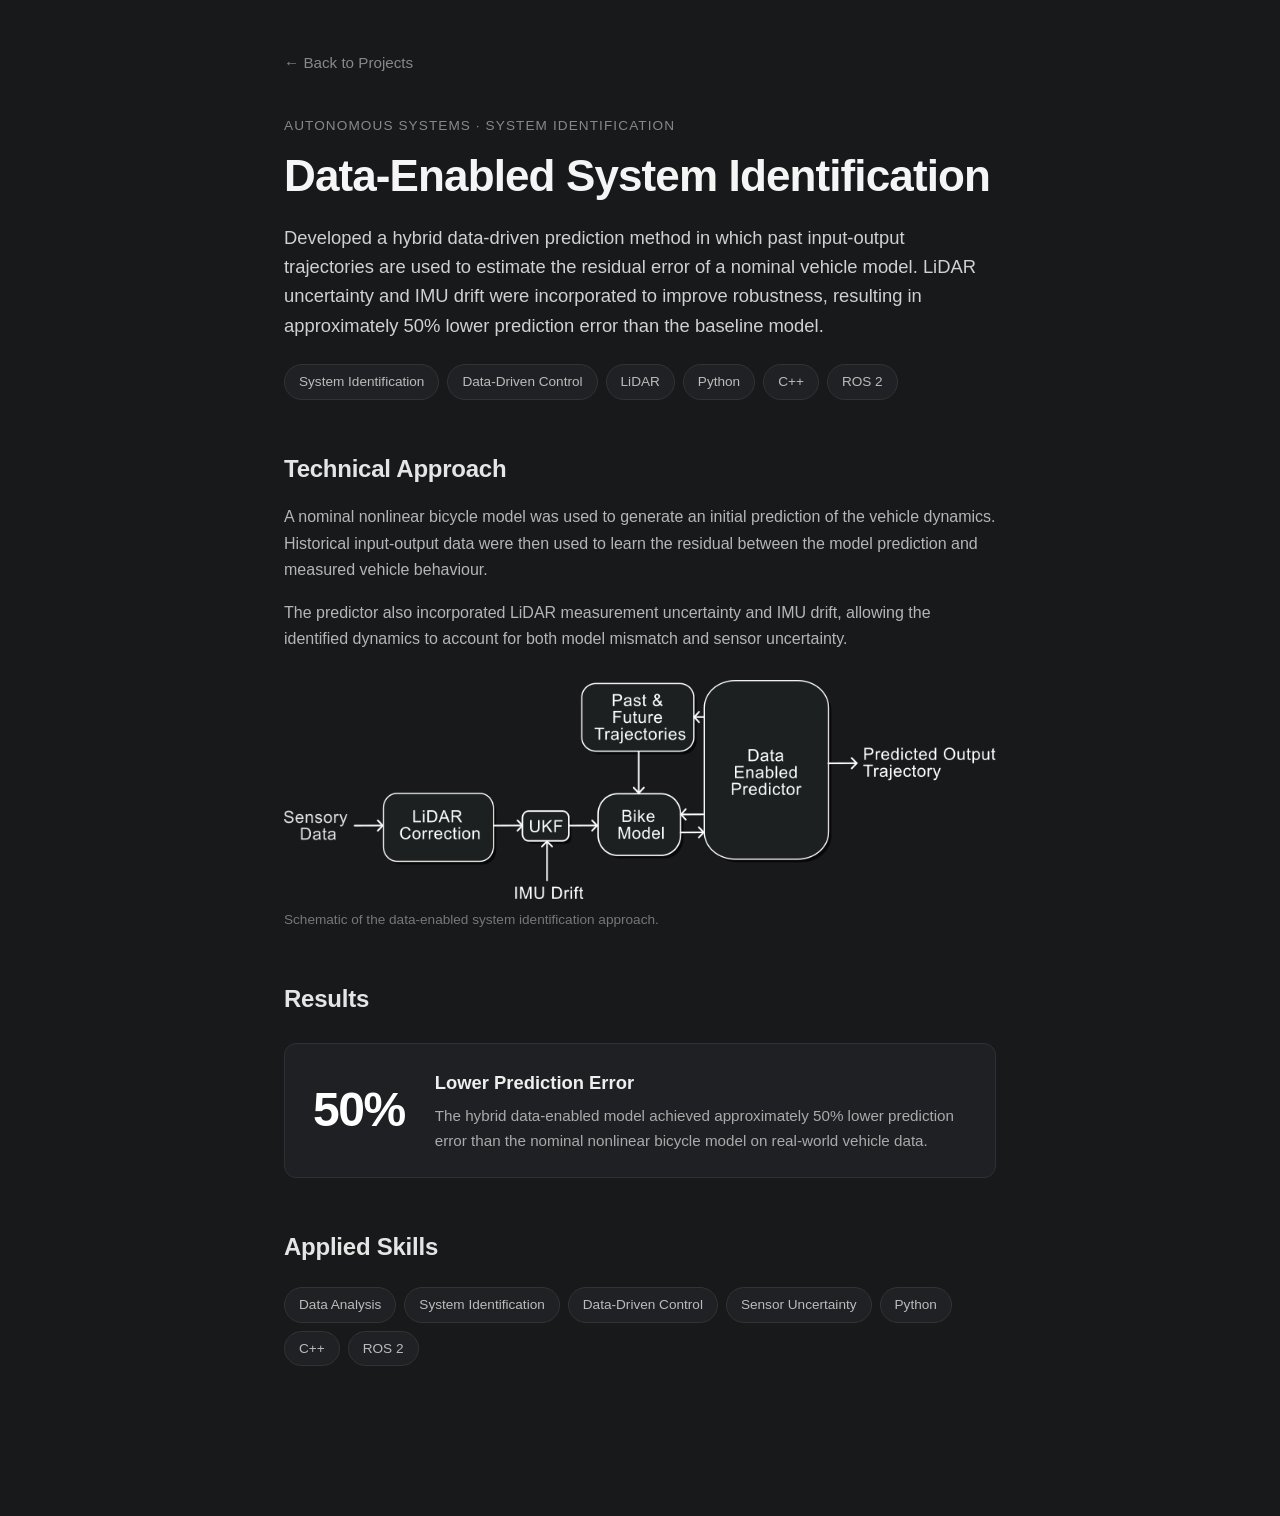
==== projects/autonomous-car/index.html @ 68947102 "Use exact assets/bitmap.png file path and clean stylesheet links" ====
<!DOCTYPE html>
<html lang="en">

<head>
    <meta charset="UTF-8">
    <meta name="viewport" content="width=device-width, initial-scale=1.0">

    <title>Data-Enabled System Identification | Demir Küçükdemiral</title>

    <link rel="stylesheet" href="../../style.css">
</head>

<body>

    <main class="project-page">

        <a class="back-link" href="../../index.html">← Back to Projects</a>

        <!-- HERO -->
        <header class="project-hero">

            <p class="project-category">
                Autonomous Systems · System Identification
            </p>

            <h1>Data-Enabled System Identification</h1>

            <p class="project-summary">
                Developed a hybrid data-driven prediction method in which past
                input-output trajectories are used to estimate the residual error
                of a nominal vehicle model. LiDAR uncertainty and IMU drift were
                incorporated to improve robustness, resulting in approximately
                50% lower prediction error than the baseline model.
            </p>

            <div class="project-tags">
                <span>System Identification</span>
                <span>Data-Driven Control</span>
                <span>LiDAR</span>
                <span>Python</span>
                <span>C++</span>
                <span>ROS 2</span>
            </div>

        </header>


        <!-- TECHNICAL APPROACH -->
        <section class="project-section">

            <h2>Technical Approach</h2>

            <p>
                A nominal nonlinear bicycle model was used to generate an initial
                prediction of the vehicle dynamics. Historical input-output data
                were then used to learn the residual between the model prediction
                and measured vehicle behaviour.
            </p>

            <p>
                The predictor also incorporated LiDAR measurement uncertainty and
                IMU drift, allowing the identified dynamics to account for both
                model mismatch and sensor uncertainty.
            </p>
            
            <figure class="project-figure">
                <img
                    src="assets/bitmap.png"
                    alt="Schematic of the data-enabled system identification approach"
                >

                <figcaption>
                    Schematic of the data-enabled system identification approach.
                </figcaption>
            </figure>
        </section>


        <!-- RESULTS -->
        <section class="project-section">

            <h2>Results</h2>

            <div class="result-highlight">
                <span class="result-number">50%</span>

                <div>
                    <h3>Lower Prediction Error</h3>
                    <p>
                        The hybrid data-enabled model achieved approximately
                        50% lower prediction error than the nominal nonlinear
                        bicycle model on real-world vehicle data.
                    </p>
                </div>
            </div>

            <!-- Example image later:

            <figure class="project-figure">
                <img
                    src="../../assets/images/system-identification-results.png"
                    alt="Comparison between nominal vehicle model and data-enabled prediction"
                >

                <figcaption>
                    Prediction accuracy compared with the baseline nonlinear bicycle model.
                </figcaption>
            </figure>

            -->

        </section>


        <!-- SKILLS -->
        <section class="project-section">

            <h2>Applied Skills</h2>

            <div class="skills-grid">
                <span>Data Analysis</span>
                <span>System Identification</span>
                <span>Data-Driven Control</span>
                <span>Sensor Uncertainty</span>
                <span>Python</span>
                <span>C++</span>
                <span>ROS 2</span>
            </div>

        </section>

    </main>

</body>

</html>
---- style.css ----
*, *::before, *::after {
    box-sizing: border-box;
}

body {
    background: #18191a;
    color: #eee;
    font-family: -apple-system, BlinkMacSystemFont, "Segoe UI", Roboto, Helvetica, Arial, sans-serif;
    margin: 0;
    line-height: 1.6;
    -webkit-font-smoothing: antialiased;
}

/* Base containers: uniform width across all pages */
main {
    max-width: 760px;
    margin: 0 auto;
    padding: 80px 24px 100px;
}

.project-page {
    max-width: 760px;
    margin: 0 auto;
    padding: 50px 24px 100px;
}

/* Headings */
h1 {
    font-size: clamp(2rem, 4vw, 2.75rem);
    font-weight: 700;
    line-height: 1.2;
    letter-spacing: -0.02em;
    margin: 0 0 16px;
    color: #f5f5f5;
}

h2 {
    font-size: 1.5rem;
    font-weight: 600;
    color: #e5e5e5;
    margin: 0 0 16px;
    letter-spacing: -0.01em;
}

h3 {
    font-size: 1.15rem;
    font-weight: 600;
    margin: 0 0 8px;
    color: #eee;
}

/* Text */
p {
    margin: 0 0 16px;
    line-height: 1.65;
    color: #b5b5b5;
    font-size: 1rem;
}

p:last-child {
    margin-bottom: 0;
}

a {
    color: #79b8ff;
    text-decoration: none;
    transition: color 0.2s ease;
}

a:hover {
    color: #fff;
    text-decoration: underline;
}

/* Back button */
.back-link {
    display: inline-block;
    margin-bottom: 40px;
    color: #888;
    text-decoration: none;
    font-size: 0.95rem;
    transition: color 0.2s ease;
}

.back-link:hover {
    color: #fff;
    text-decoration: none;
}

/* Hero */
.project-hero {
    margin-bottom: 50px;
}

.project-category {
    margin-bottom: 12px;
    color: #888;
    font-size: 0.85rem;
    text-transform: uppercase;
    letter-spacing: 0.08em;
    font-weight: 500;
}

.project-hero h1 {
    margin-bottom: 20px;
}

.project-summary {
    font-size: 1.15rem;
    line-height: 1.6;
    color: #d0d0d0;
    margin-bottom: 24px;
}

/* Tags & Skills Grid */
.project-tags,
.skills-grid {
    display: flex;
    flex-wrap: wrap;
    gap: 8px;
    margin-top: 20px;
}

.project-tags span,
.skills-grid span {
    padding: 6px 14px;
    border: 1px solid #333;
    border-radius: 999px;
    background: #202124;
    color: #bbb;
    font-size: 0.85rem;
}

/* Project Sections */
.project-section {
    margin-bottom: 50px;
}

/* Results Highlight Card */
.result-highlight {
    display: flex;
    align-items: center;
    gap: 30px;
    margin-top: 24px;
    padding: 24px 28px;
    border: 1px solid #2e3033;
    border-radius: 12px;
    background: #1f2023;
}

.result-number {
    font-size: 3rem;
    font-weight: 700;
    letter-spacing: -0.03em;
    color: #fff;
    flex-shrink: 0;
}

.result-highlight h3 {
    margin: 0 0 6px;
    font-size: 1.15rem;
}

.result-highlight p {
    margin: 0;
    color: #aaa;
    font-size: 0.95rem;
}

/* Figure / Diagram */
.project-figure {
    margin: 28px 0 0;
    width: 100%;
}

.project-figure img {
    width: 100%;
    height: auto;
    display: block;
    border-radius: 10px;
}

.project-figure figcaption {
    margin-top: 10px;
    color: #777;
    font-size: 0.85rem;
}

/* Responsive adjustments */
@media (max-width: 700px) {
    main,
    .project-page {
        padding: 40px 20px 70px;
    }

    .back-link {
        margin-bottom: 30px;
    }

    .project-hero {
        margin-bottom: 40px;
    }

    .project-section {
        margin-bottom: 40px;
    }

    .result-highlight {
        flex-direction: column;
        align-items: flex-start;
        gap: 12px;
        padding: 20px;
    }

    .result-number {
        font-size: 2.5rem;
    }
}
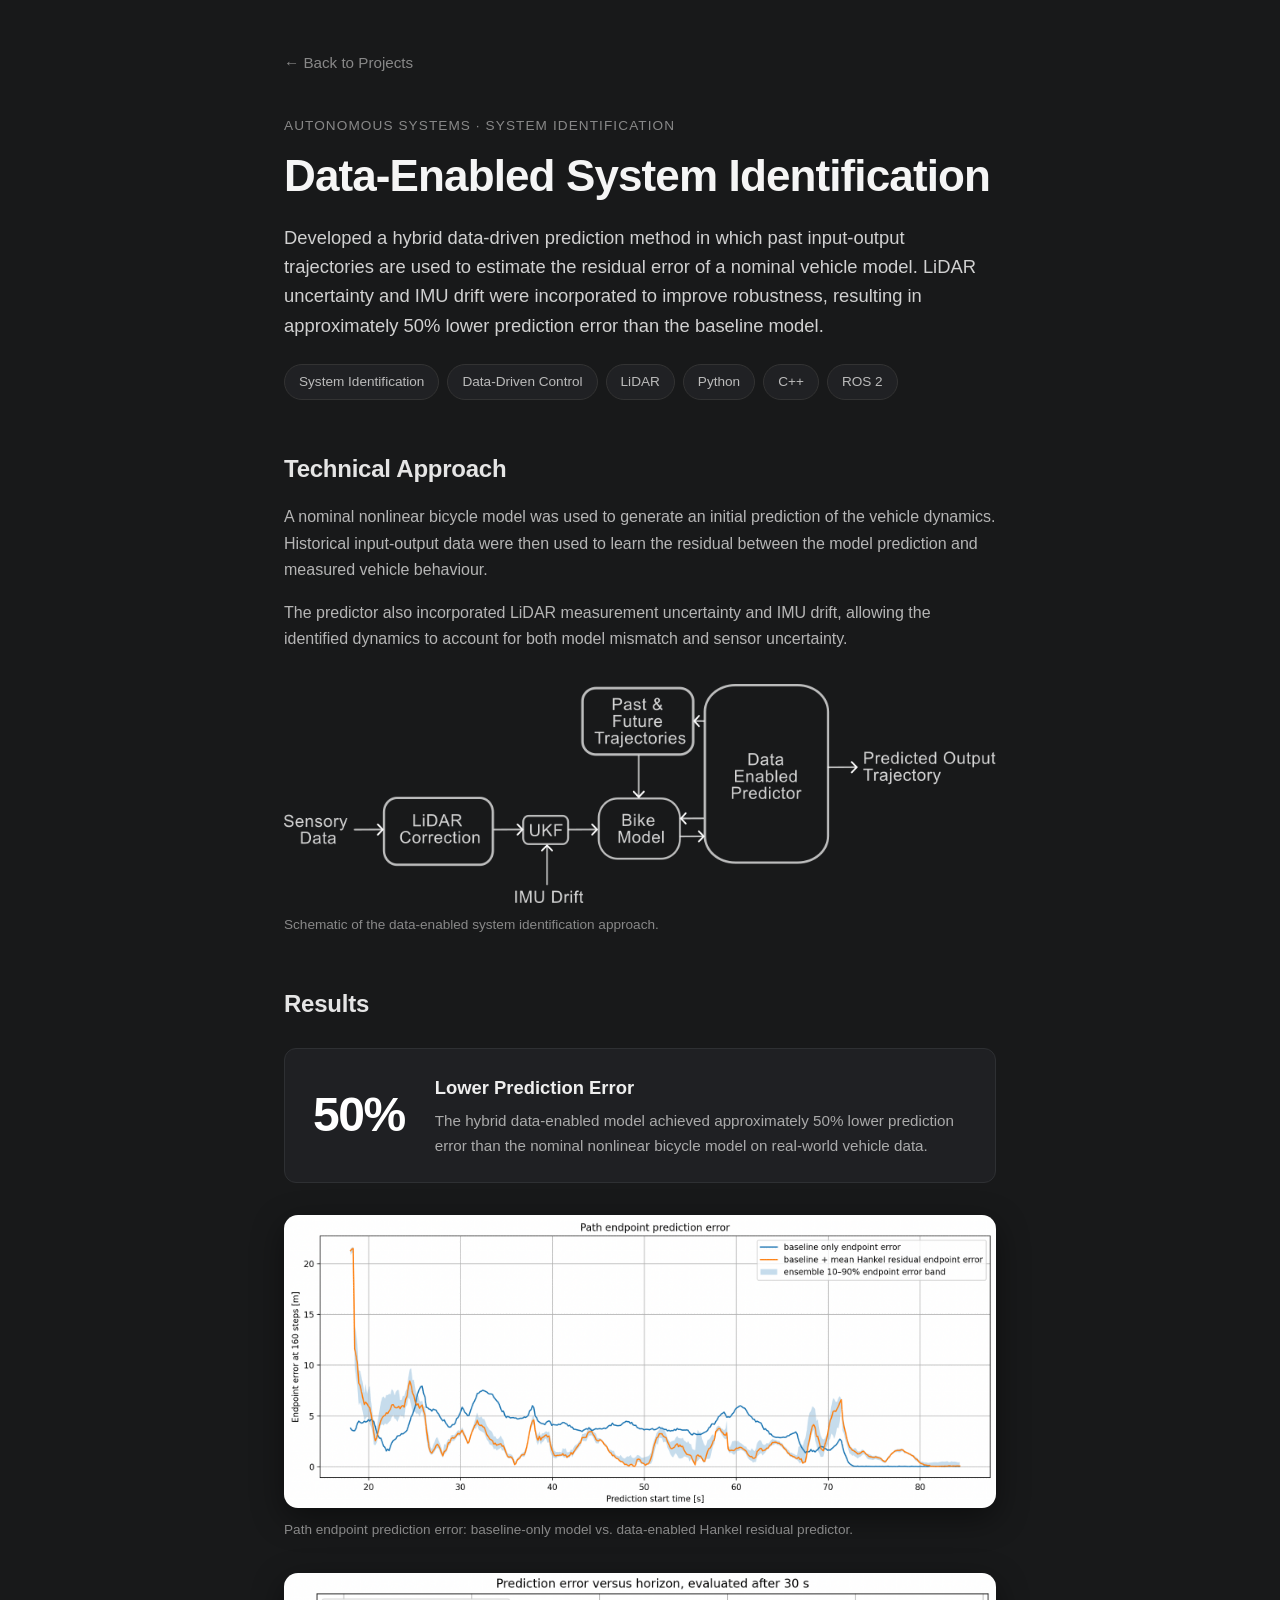
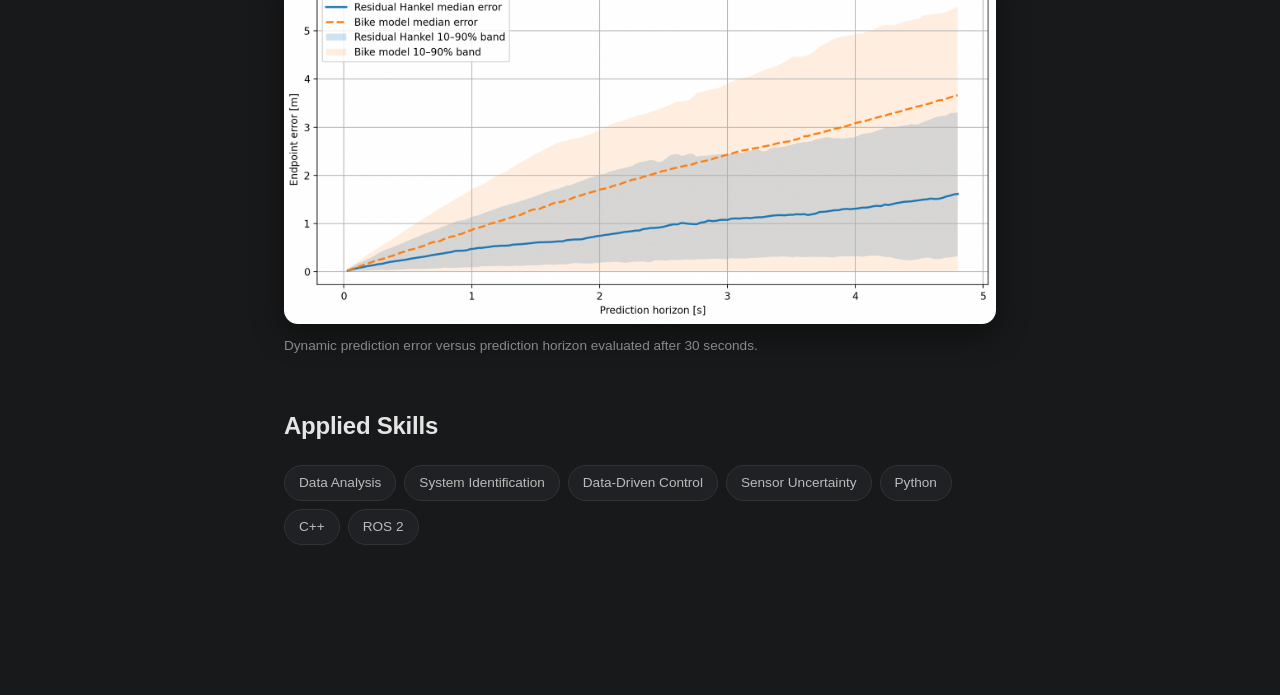
==== commit 8bdcd410: "Add Prediction and Dynamic Prediction graphs to Results section with smooth edges and backdrop shado" ====
--- a/projects/autonomous-car/index.html
+++ b/projects/autonomous-car/index.html
@@ -94,20 +94,29 @@
                 </div>
             </div>
 
-            <!-- Example image later:
-
-            <figure class="project-figure">
-                <img
-                    src="../../assets/images/system-identification-results.png"
-                    alt="Comparison between nominal vehicle model and data-enabled prediction"
-                >
-
+            <figure class="project-graph">
+                <div class="graph-card">
+                    <img
+                        src="assets/Prediction.png"
+                        alt="Path endpoint prediction error over time"
+                    >
+                </div>
                 <figcaption>
-                    Prediction accuracy compared with the baseline nonlinear bicycle model.
+                    Path endpoint prediction error: baseline-only model vs. data-enabled Hankel residual predictor.
                 </figcaption>
             </figure>
 
-            -->
+            <figure class="project-graph">
+                <div class="graph-card">
+                    <img
+                        src="assets/Comparison.png"
+                        alt="Dynamic prediction error versus prediction horizon evaluated after 30 s"
+                    >
+                </div>
+                <figcaption>
+                    Dynamic prediction error versus prediction horizon evaluated after 30 seconds.
+                </figcaption>
+            </figure>
 
         </section>
 
--- a/style.css
+++ b/style.css
@@ -167,9 +167,10 @@
     font-size: 0.95rem;
 }
 
-/* Figure / Diagram */
-.project-figure {
-    margin: 28px 0 0;
+/* Figure / Diagram & Graphs */
+.project-figure,
+.project-graph {
+    margin: 32px 0 0;
     width: 100%;
 }
 
@@ -180,10 +181,27 @@
     border-radius: 10px;
 }
 
-.project-figure figcaption {
-    margin-top: 10px;
-    color: #777;
+.graph-card {
+    border-radius: 14px;
+    overflow: hidden;
+    background: #ffffff;
+    box-shadow: 0 10px 32px rgba(0, 0, 0, 0.45);
+    border: 1px solid rgba(255, 255, 255, 0.08);
+}
+
+.graph-card img {
+    width: 100%;
+    height: auto;
+    display: block;
+    border-radius: 14px;
+}
+
+.project-figure figcaption,
+.project-graph figcaption {
+    margin-top: 12px;
+    color: #888;
     font-size: 0.85rem;
+    line-height: 1.5;
 }
 
 /* Responsive adjustments */
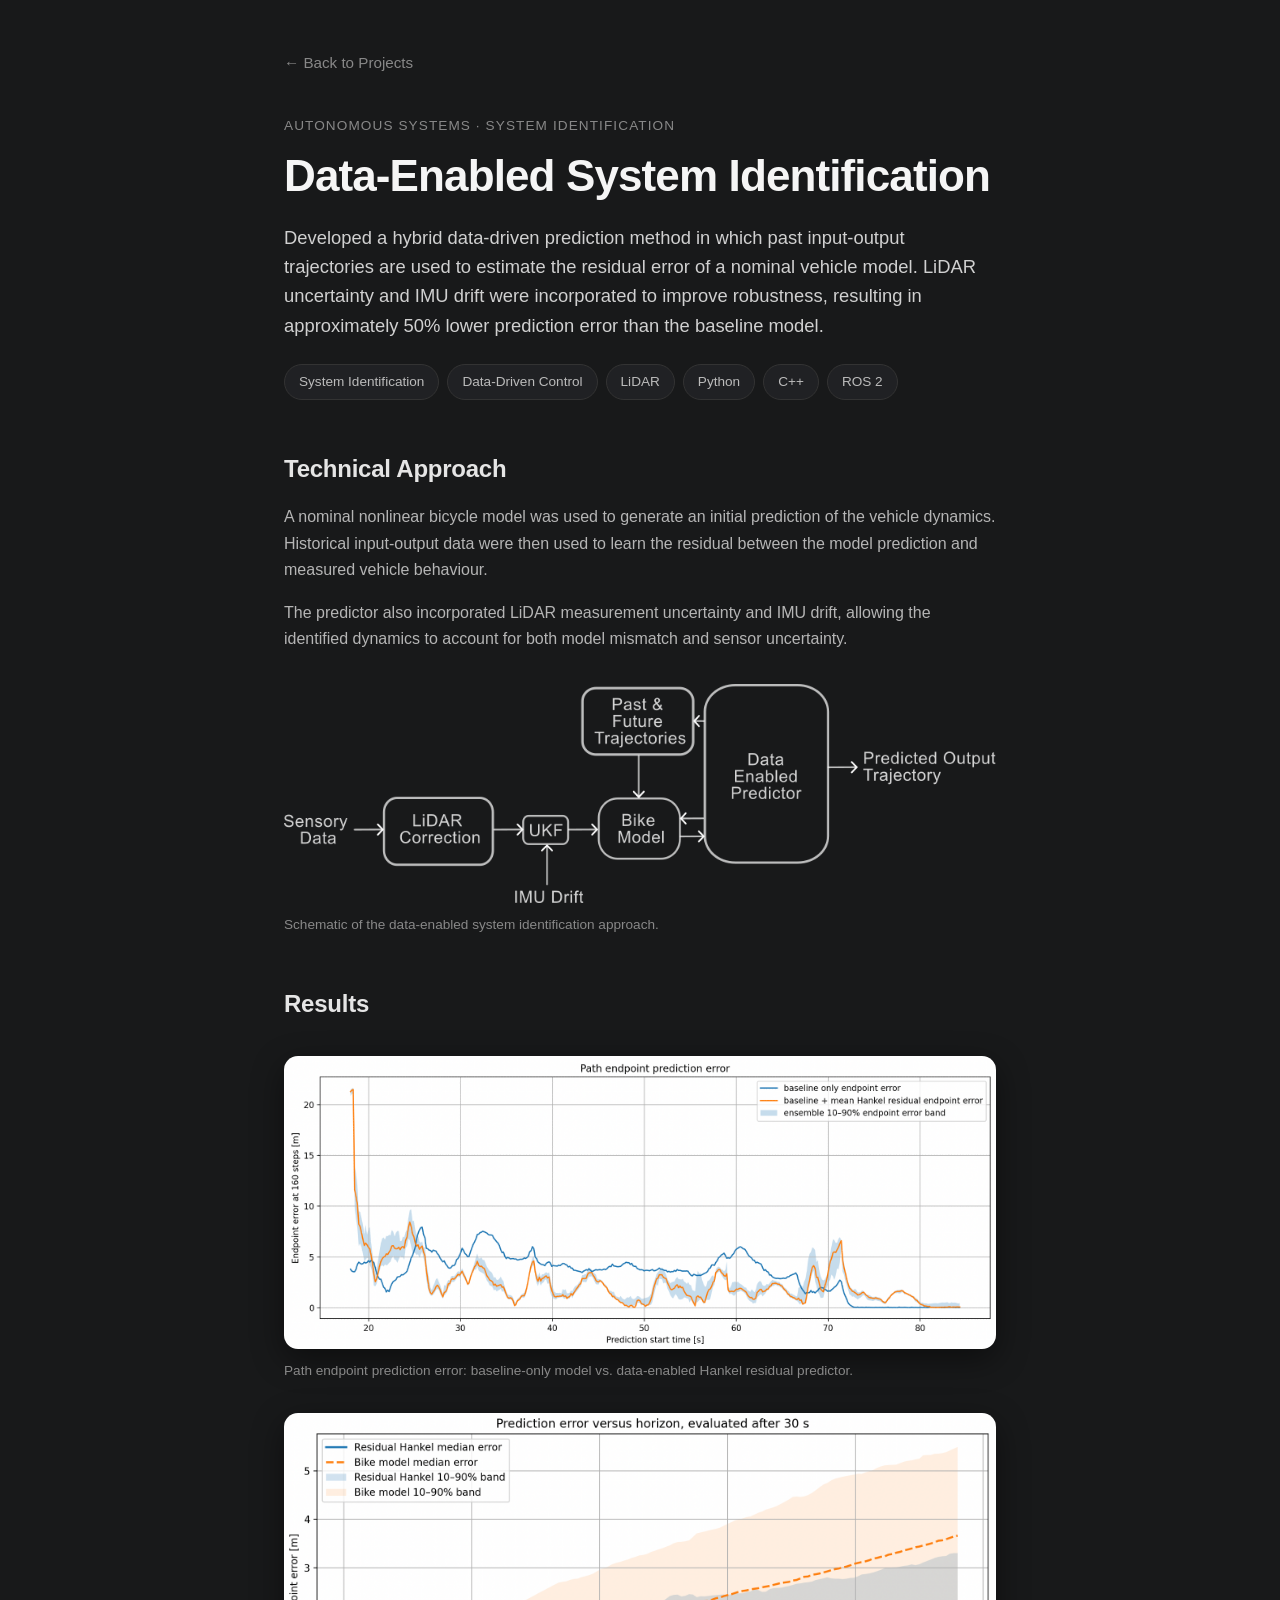
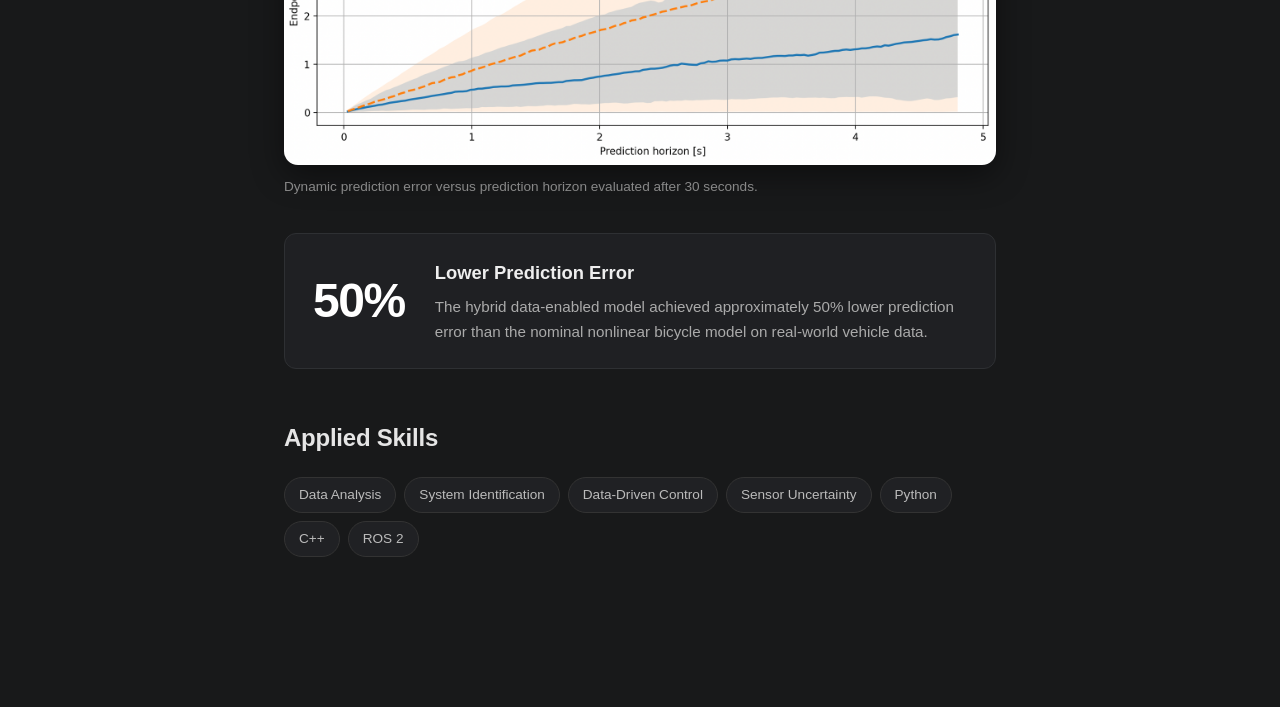
==== commit b3cafcf5: "Move prediction and dynamic prediction graphs above the 50% highlight card" ====
--- a/projects/autonomous-car/index.html
+++ b/projects/autonomous-car/index.html
@@ -81,19 +81,6 @@
 
             <h2>Results</h2>
 
-            <div class="result-highlight">
-                <span class="result-number">50%</span>
-
-                <div>
-                    <h3>Lower Prediction Error</h3>
-                    <p>
-                        The hybrid data-enabled model achieved approximately
-                        50% lower prediction error than the nominal nonlinear
-                        bicycle model on real-world vehicle data.
-                    </p>
-                </div>
-            </div>
-
             <figure class="project-graph">
                 <div class="graph-card">
                     <img
@@ -117,6 +104,19 @@
                     Dynamic prediction error versus prediction horizon evaluated after 30 seconds.
                 </figcaption>
             </figure>
+
+            <div class="result-highlight">
+                <span class="result-number">50%</span>
+
+                <div>
+                    <h3>Lower Prediction Error</h3>
+                    <p>
+                        The hybrid data-enabled model achieved approximately
+                        50% lower prediction error than the nominal nonlinear
+                        bicycle model on real-world vehicle data.
+                    </p>
+                </div>
+            </div>
 
         </section>
 
--- a/style.css
+++ b/style.css
@@ -141,7 +141,7 @@
     display: flex;
     align-items: center;
     gap: 30px;
-    margin-top: 24px;
+    margin-top: 36px;
     padding: 24px 28px;
     border: 1px solid #2e3033;
     border-radius: 12px;
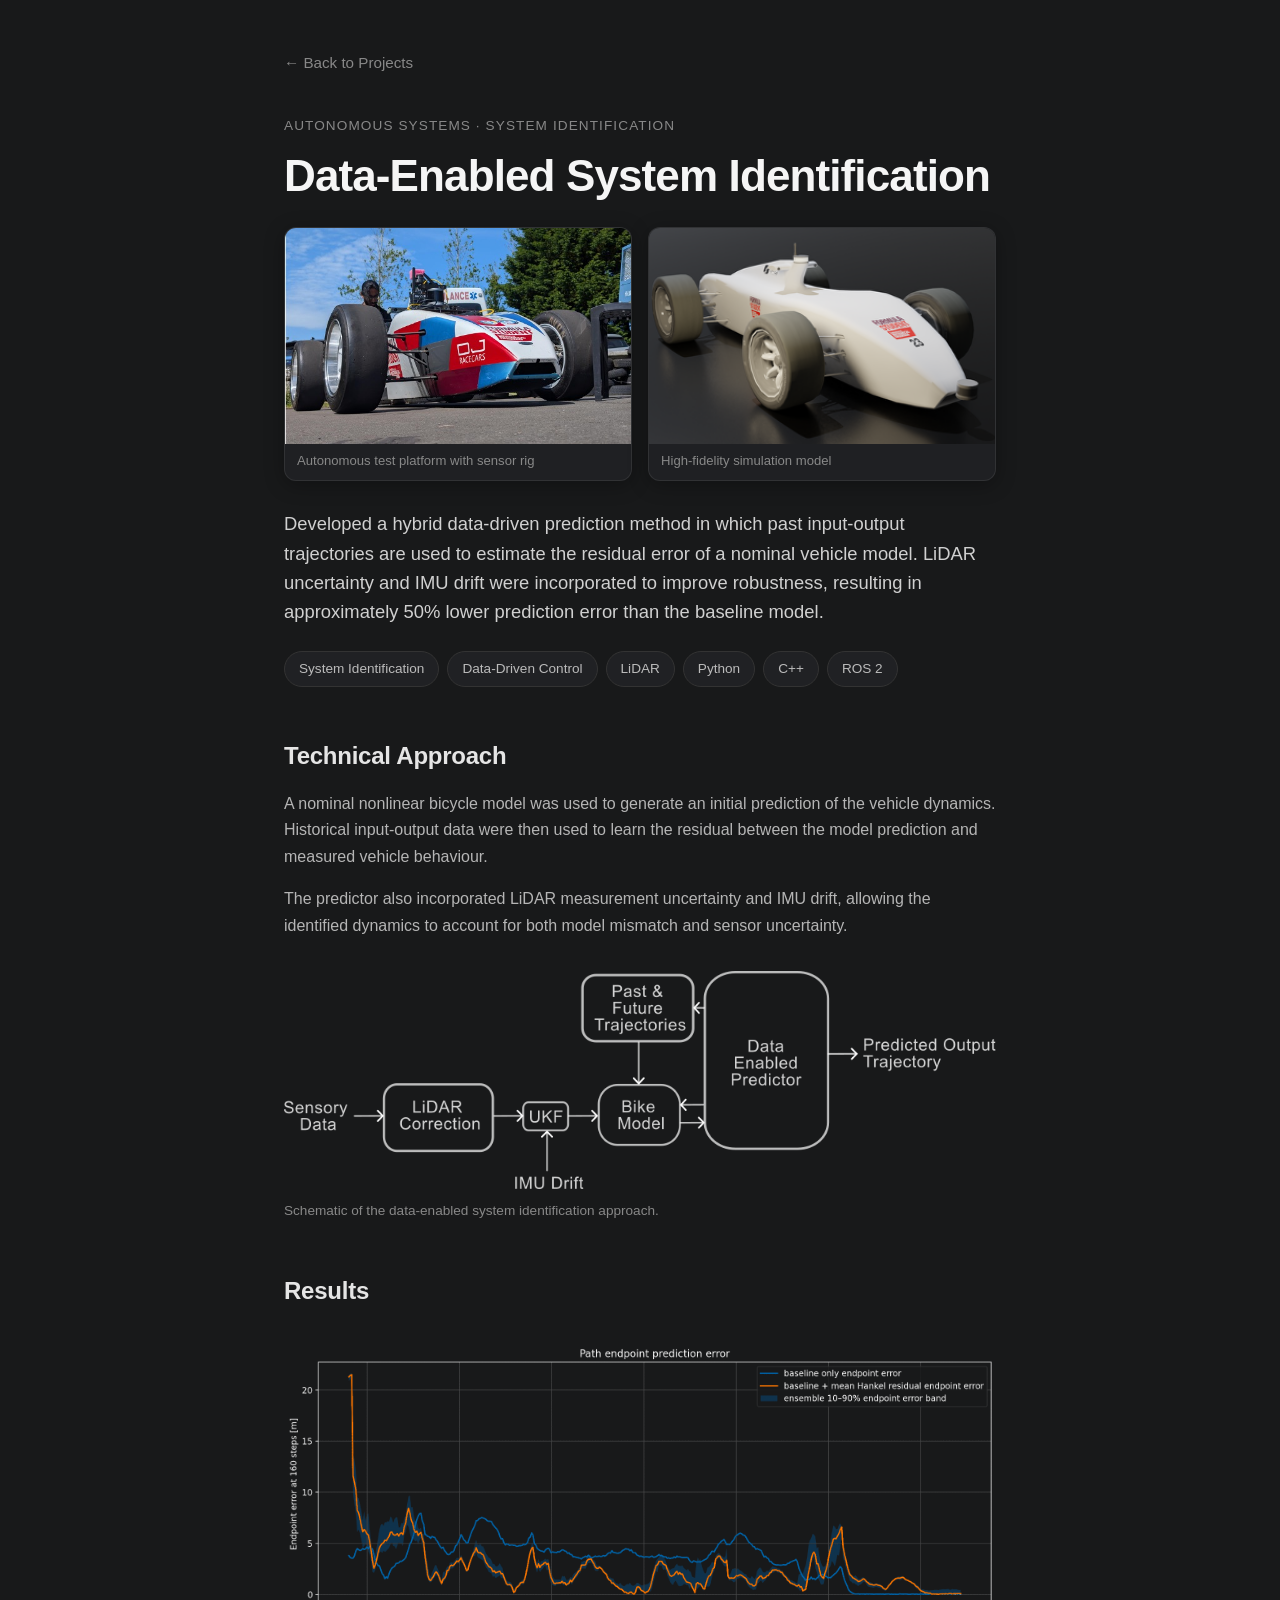
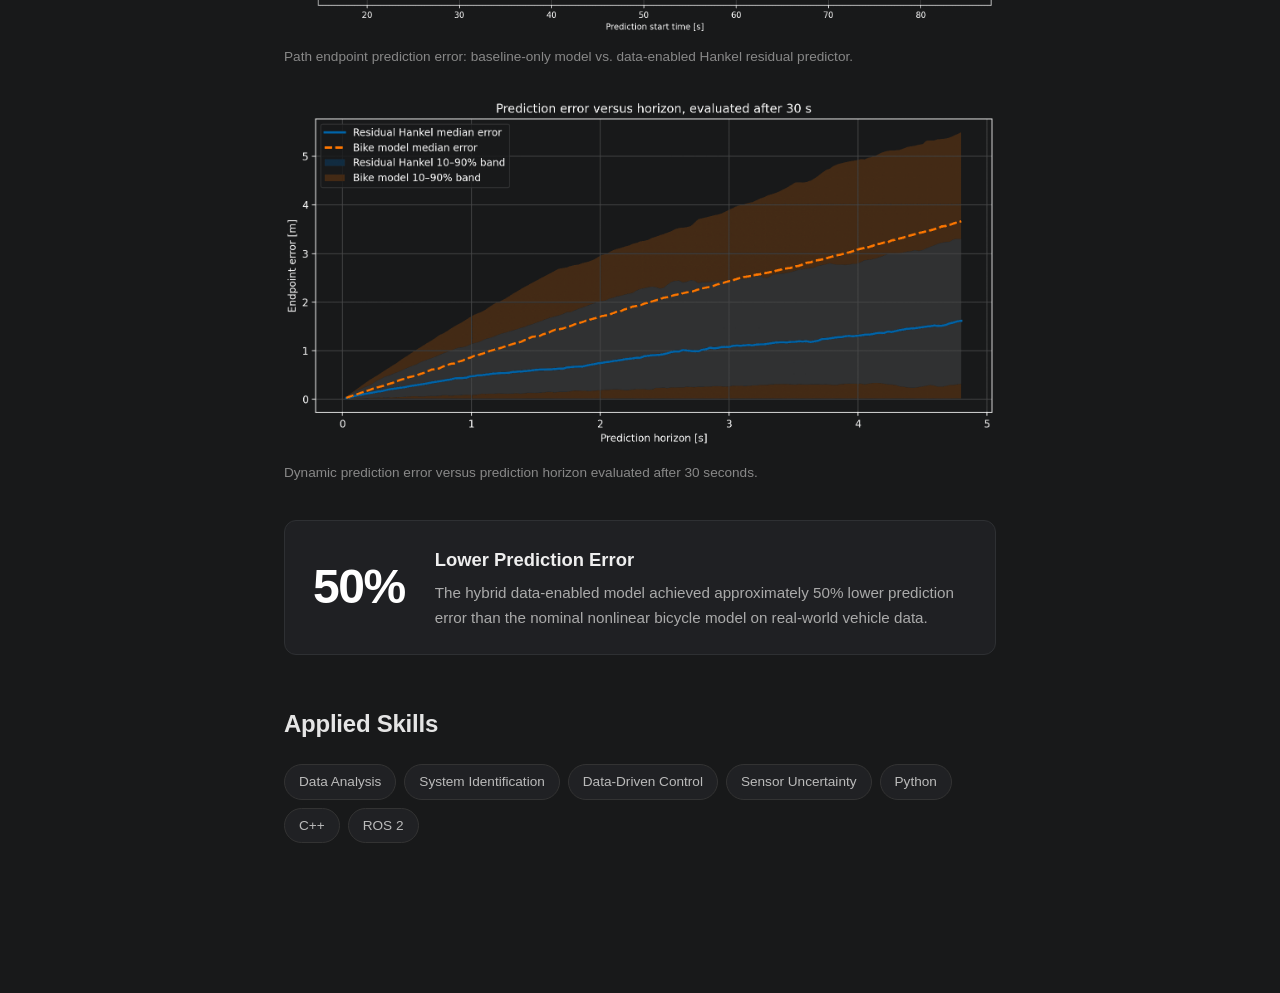
==== commit 546f9648: "Add Picture_1 and Picture_2 in a responsive hero grid right below the title" ====
--- a/projects/autonomous-car/index.html
+++ b/projects/autonomous-car/index.html
@@ -24,6 +24,24 @@
             </p>
 
             <h1>Data-Enabled System Identification</h1>
+
+            <div class="hero-media-grid">
+                <figure class="hero-media-card">
+                    <img
+                        src="assets/Picture_1.jpg"
+                        alt="Autonomous test vehicle with LiDAR sensor rig"
+                    >
+                    <figcaption>Autonomous test platform with sensor rig</figcaption>
+                </figure>
+
+                <figure class="hero-media-card">
+                    <img
+                        src="assets/Picture_2.png"
+                        alt="High-fidelity vehicle simulation model"
+                    >
+                    <figcaption>High-fidelity simulation model</figcaption>
+                </figure>
+            </div>
 
             <p class="project-summary">
                 Developed a hybrid data-driven prediction method in which past
--- a/style.css
+++ b/style.css
@@ -103,6 +103,38 @@
 
 .project-hero h1 {
     margin-bottom: 20px;
+}
+
+/* Hero Media Grid */
+.hero-media-grid {
+    display: grid;
+    grid-template-columns: 1fr 1fr;
+    gap: 16px;
+    margin: 24px 0 28px;
+    width: 100%;
+}
+
+.hero-media-card {
+    margin: 0;
+    border-radius: 12px;
+    overflow: hidden;
+    background: #1f2023;
+    border: 1px solid rgba(255, 255, 255, 0.08);
+    box-shadow: 0 4px 20px rgba(0, 0, 0, 0.3);
+}
+
+.hero-media-card img {
+    width: 100%;
+    aspect-ratio: 16 / 10;
+    object-fit: cover;
+    display: block;
+}
+
+.hero-media-card figcaption {
+    padding: 8px 12px 10px;
+    font-size: 0.82rem;
+    color: #888;
+    line-height: 1.4;
 }
 
 .project-summary {
@@ -184,9 +216,7 @@
 .graph-card {
     border-radius: 14px;
     overflow: hidden;
-    background: #ffffff;
-    box-shadow: 0 10px 32px rgba(0, 0, 0, 0.45);
-    border: 1px solid rgba(255, 255, 255, 0.08);
+    background: transparent;
 }
 
 .graph-card img {
@@ -233,4 +263,9 @@
     .result-number {
         font-size: 2.5rem;
     }
+
+    .hero-media-grid {
+        grid-template-columns: 1fr;
+        gap: 14px;
+    }
 }
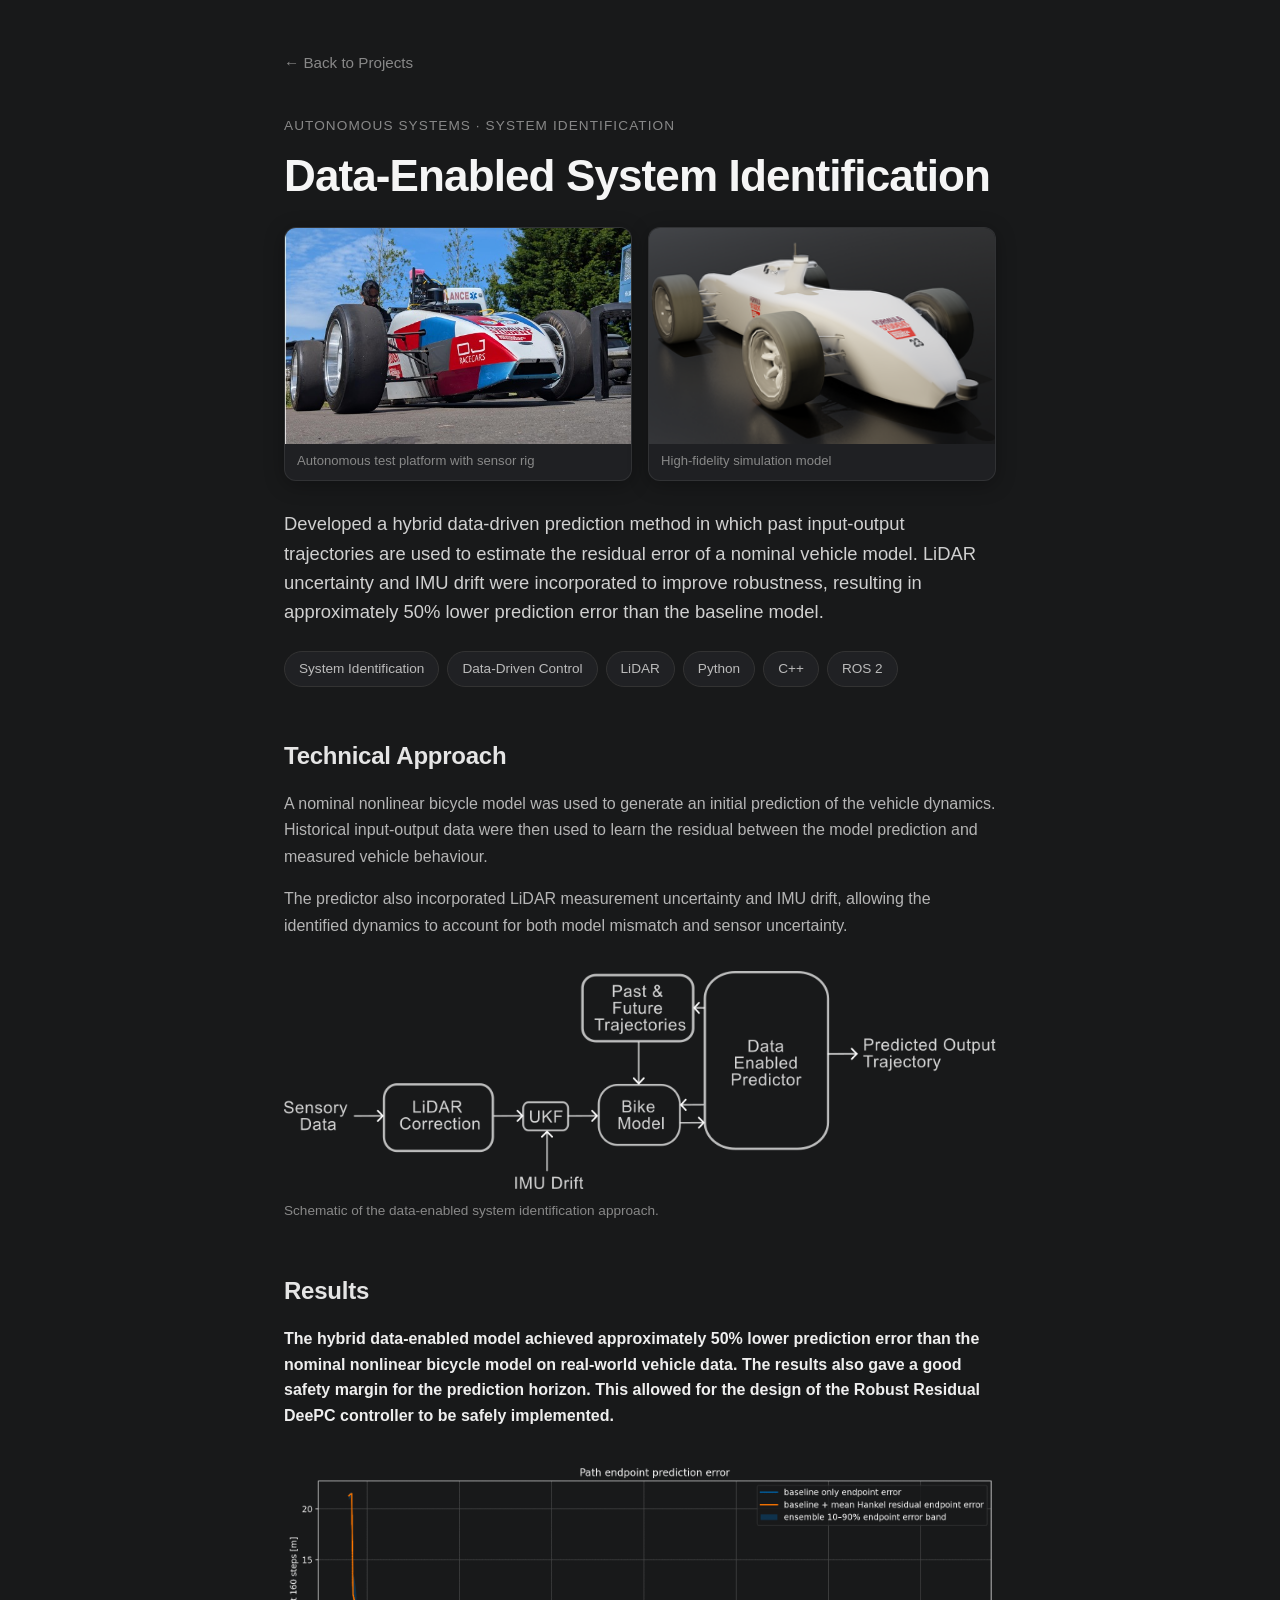
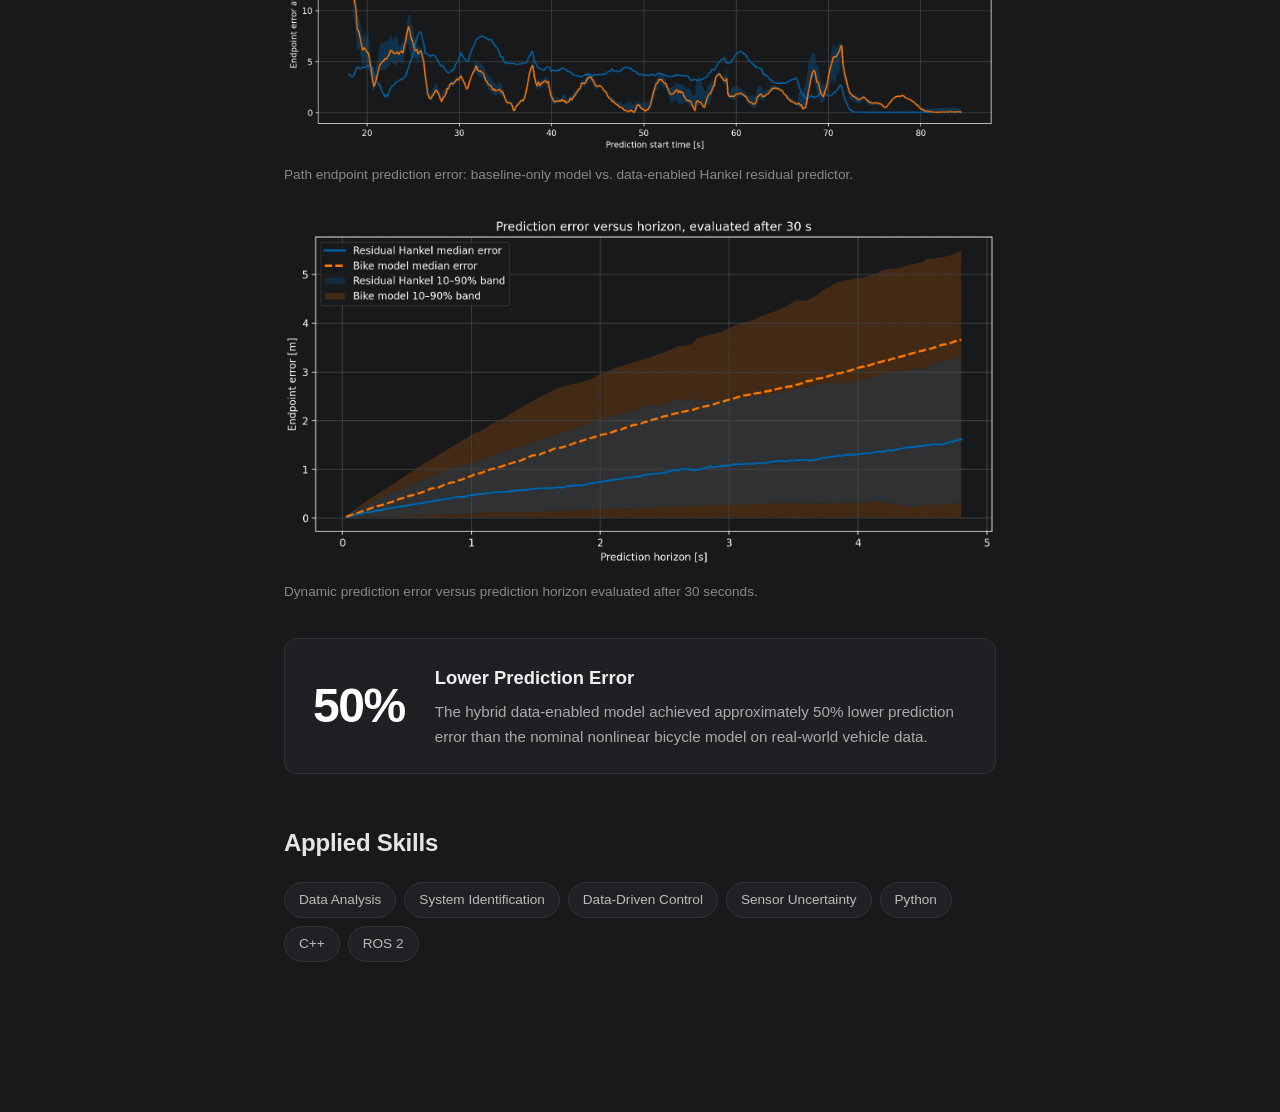
==== commit c832ee1f: "text" ====
--- a/projects/autonomous-car/index.html
+++ b/projects/autonomous-car/index.html
@@ -98,6 +98,11 @@
         <section class="project-section">
 
             <h2>Results</h2>
+            <b>
+            The hybrid data-enabled model achieved approximately 50% lower prediction error than the nominal nonlinear bicycle model on real-world vehicle data.
+            The results also gave a good safety margin for the prediction horizon. This allowed for the design of the Robust Residual DeePC controller to be safely 
+            implemented.
+            </b> 
 
             <figure class="project-graph">
                 <div class="graph-card">
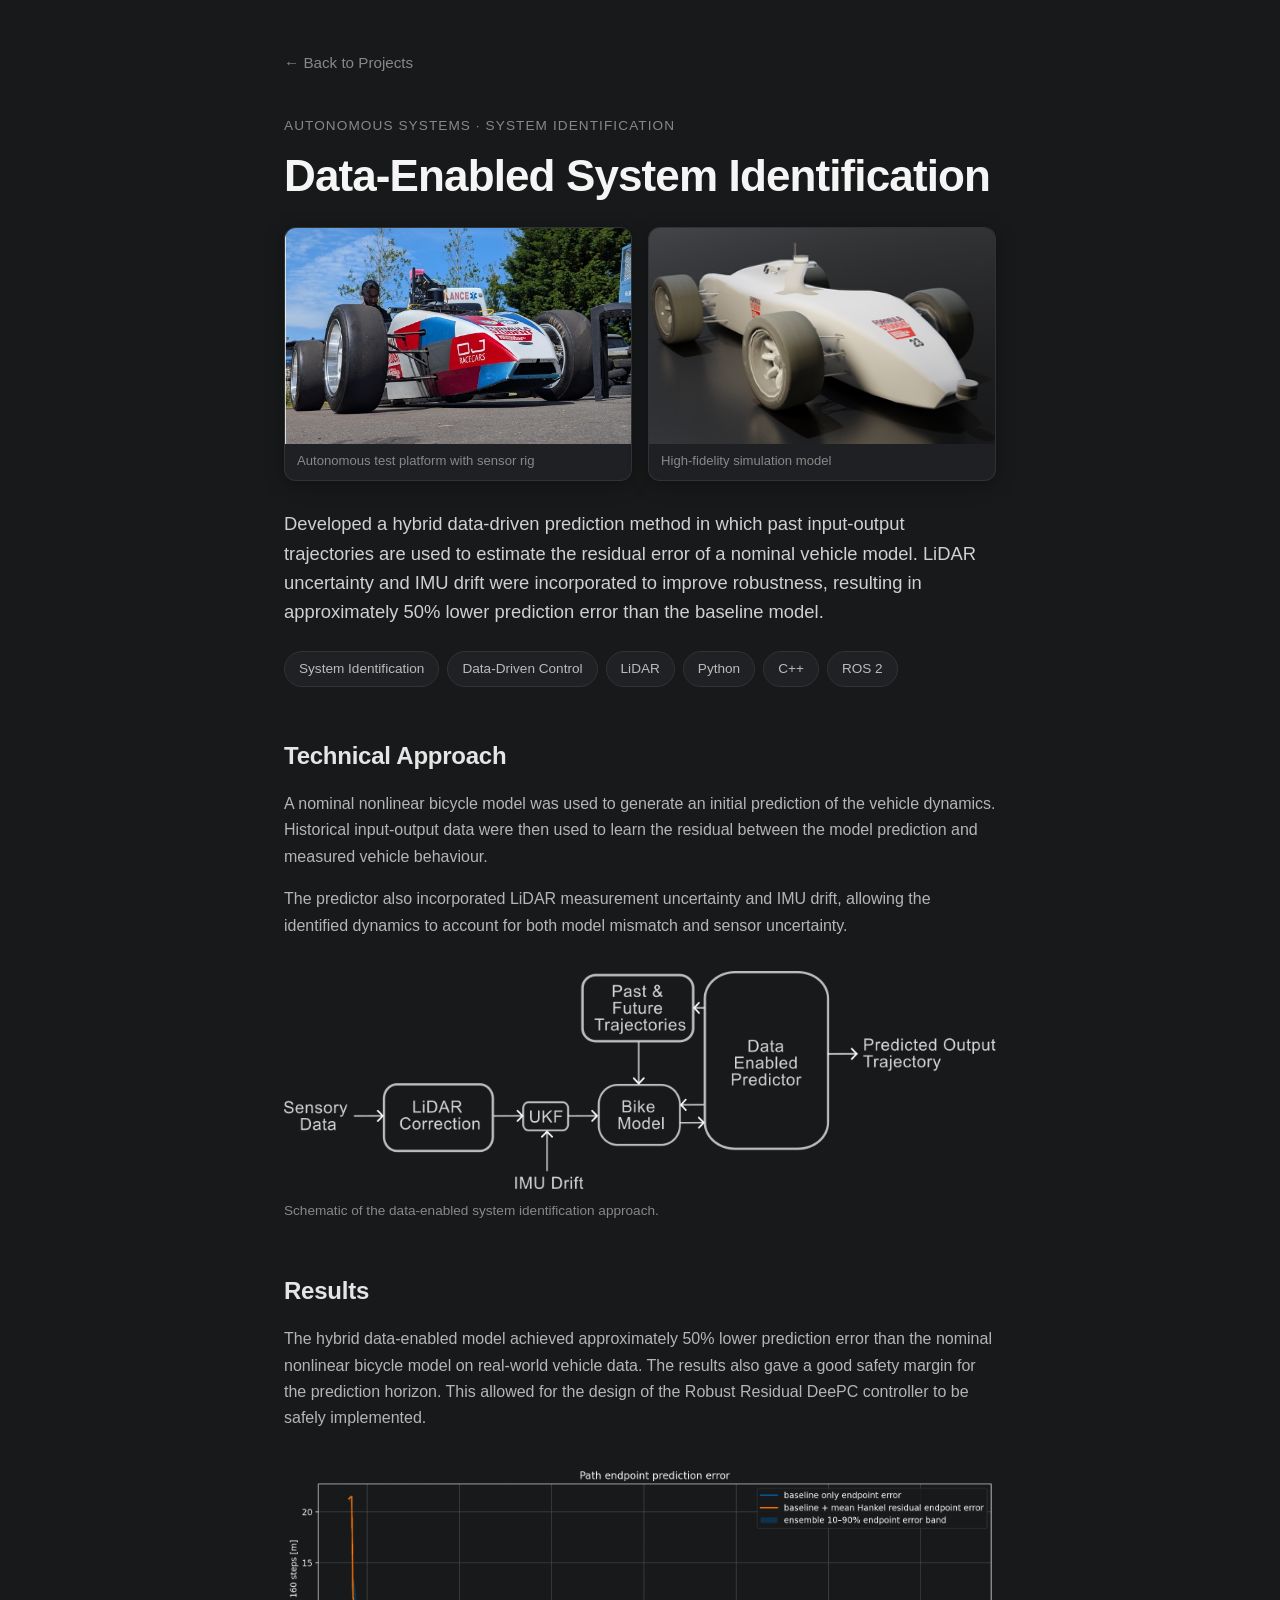
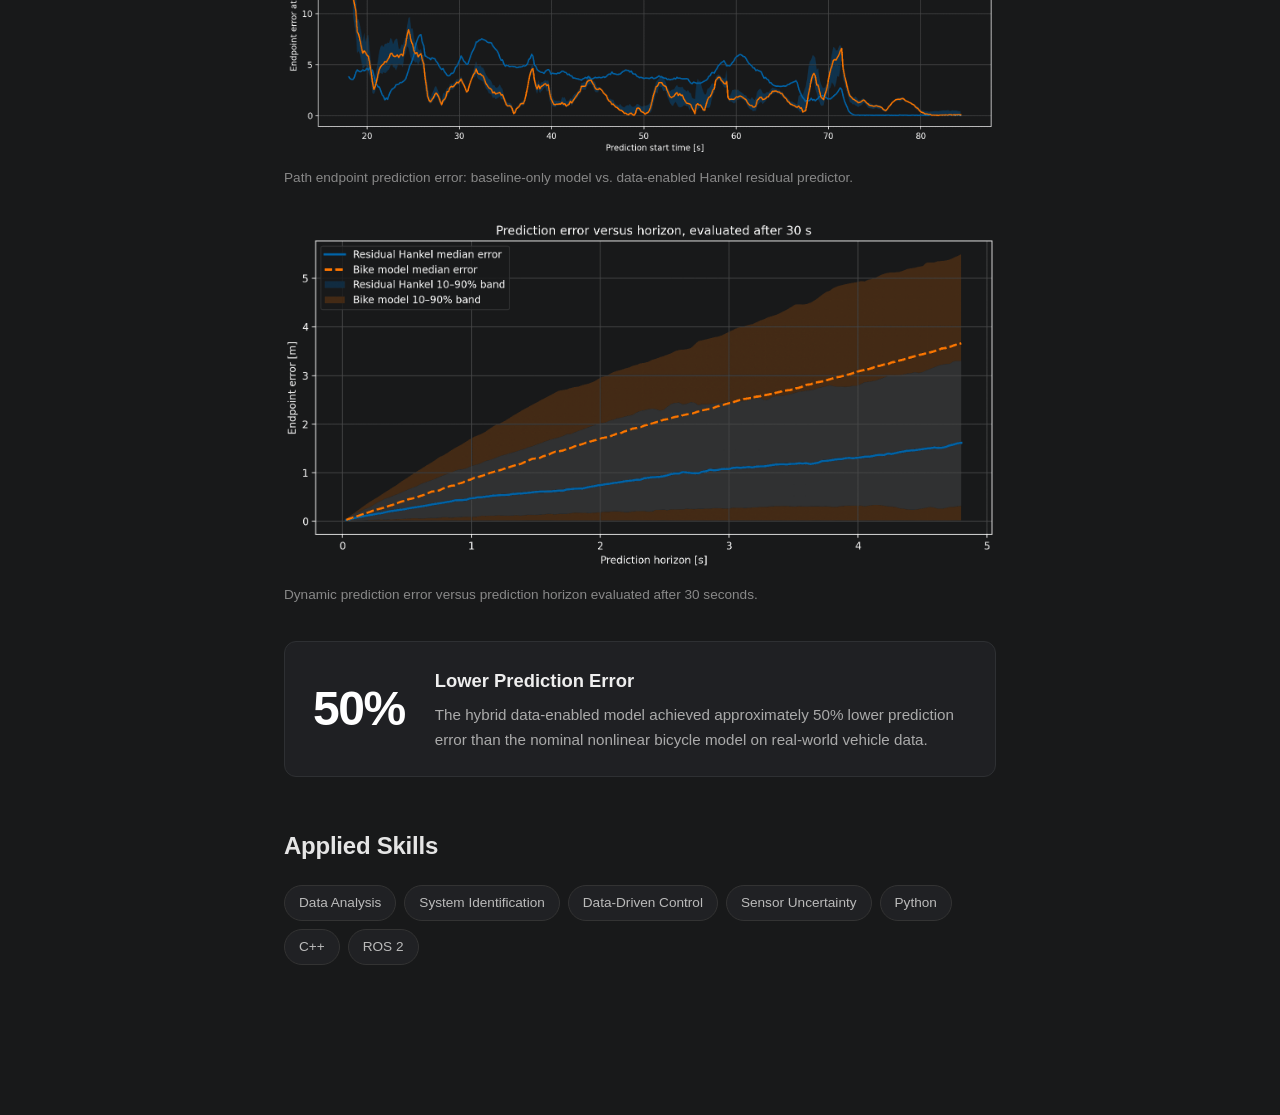
==== commit 05d0c4d2: "project complete" ====
--- a/projects/autonomous-car/index.html
+++ b/projects/autonomous-car/index.html
@@ -98,11 +98,11 @@
         <section class="project-section">
 
             <h2>Results</h2>
-            <b>
+            <p>
             The hybrid data-enabled model achieved approximately 50% lower prediction error than the nominal nonlinear bicycle model on real-world vehicle data.
             The results also gave a good safety margin for the prediction horizon. This allowed for the design of the Robust Residual DeePC controller to be safely 
             implemented.
-            </b> 
+            </p> 
 
             <figure class="project-graph">
                 <div class="graph-card">
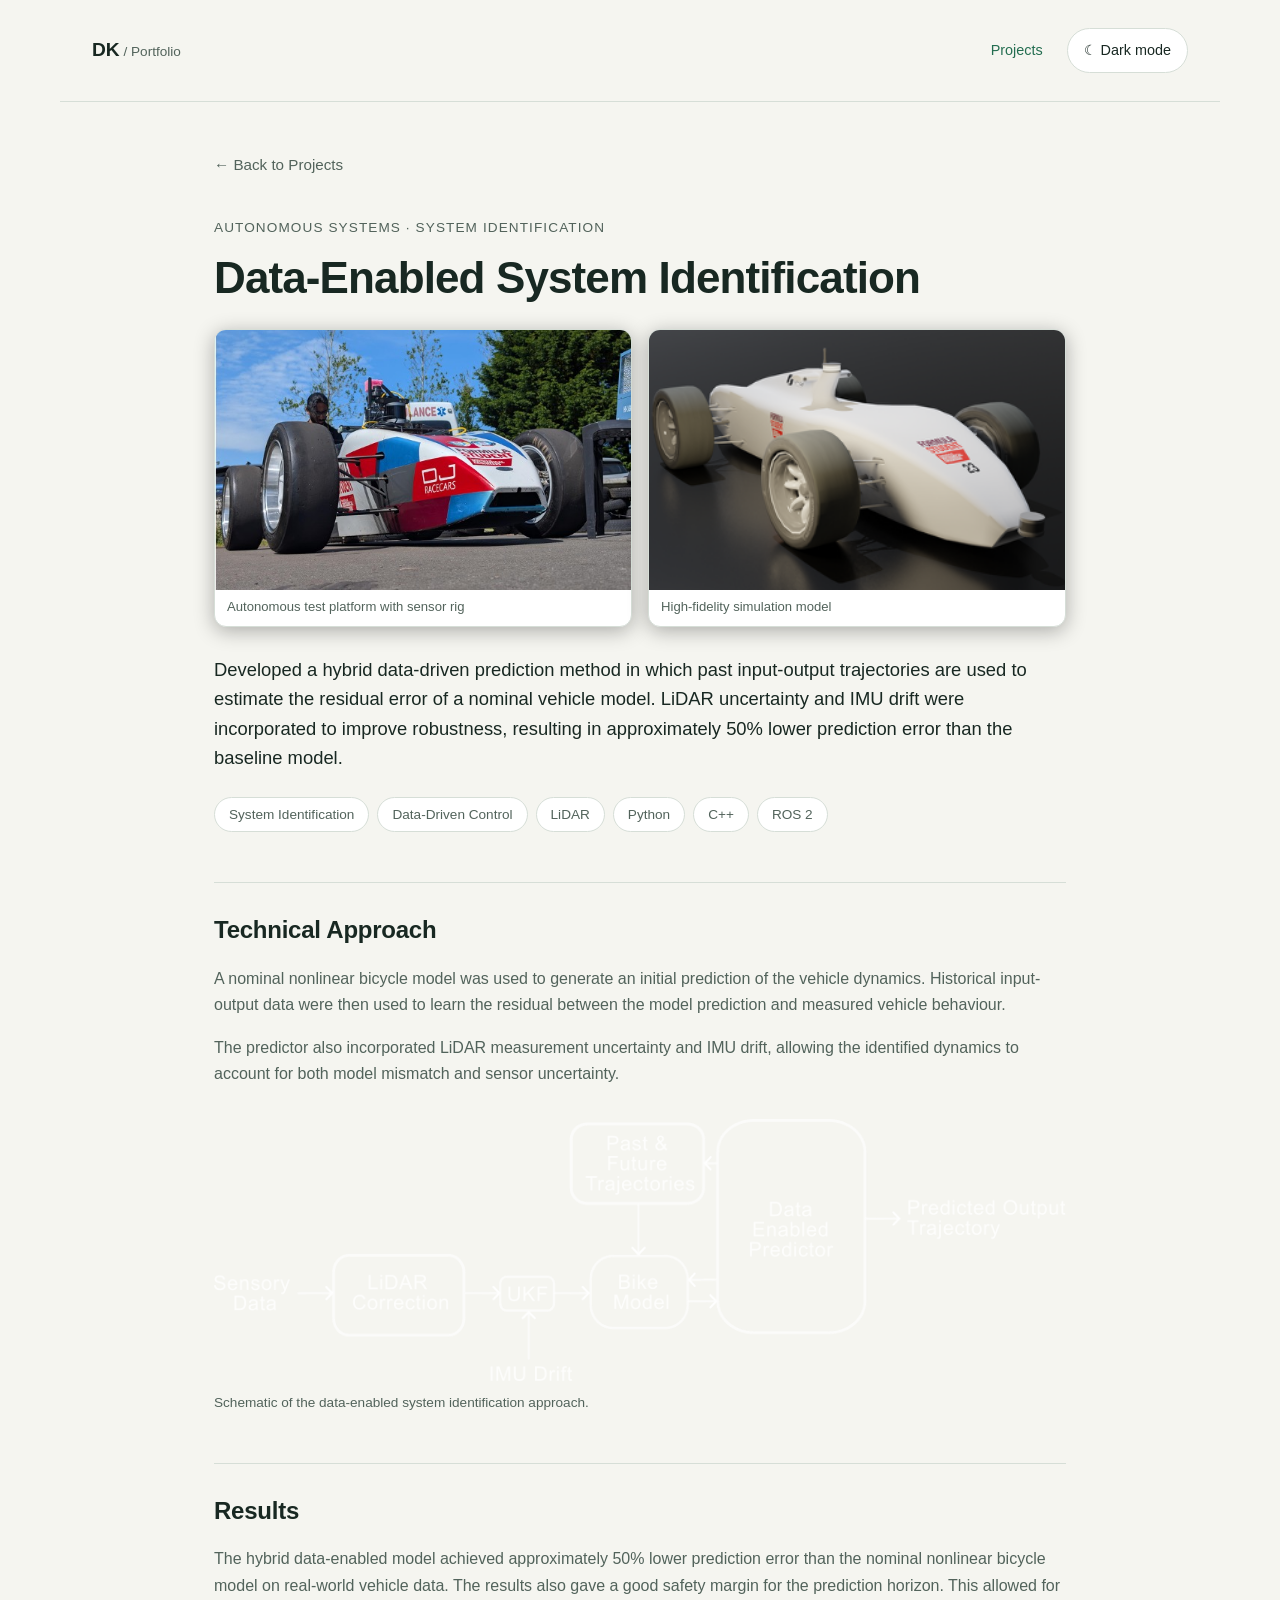
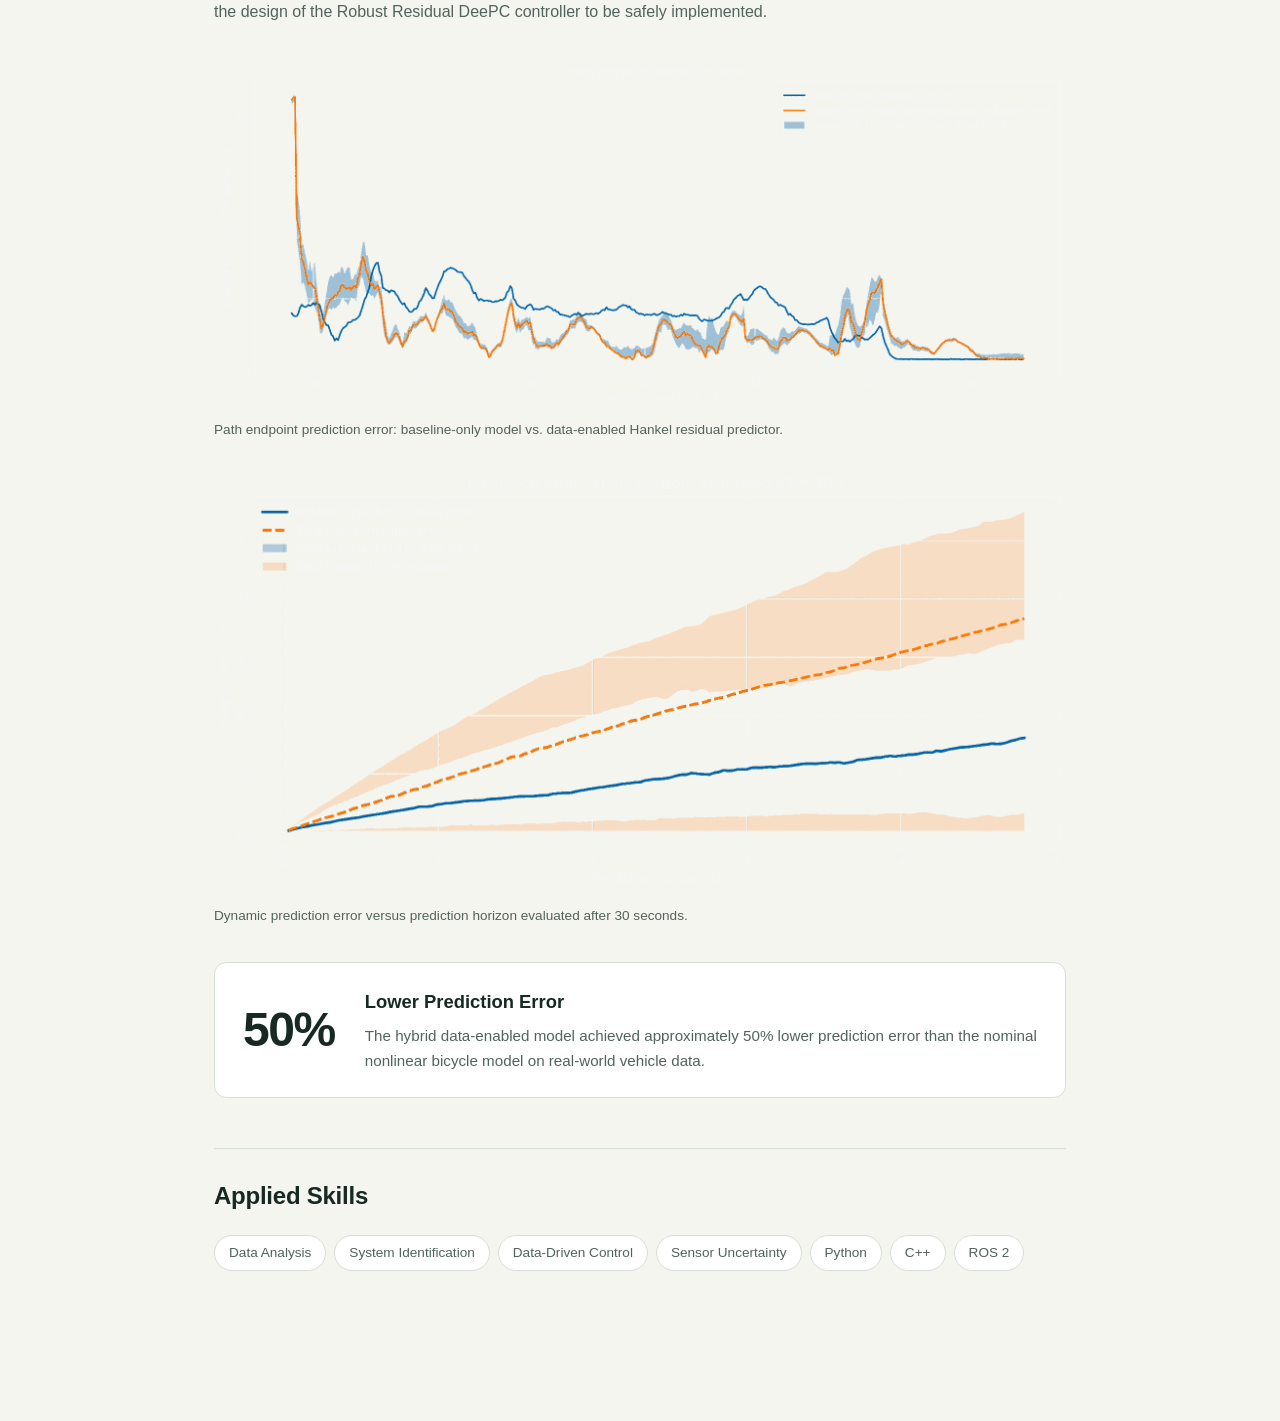
==== commit e0134a44: "Improve portfolio layout and add persistent light and dark themes" ====
--- a/projects/autonomous-car/index.html
+++ b/projects/autonomous-car/index.html
@@ -7,12 +7,14 @@
 
     <title>Data-Enabled System Identification | Demir Küçükdemiral</title>
 
+    <script src="../../theme.js"></script>
     <link rel="stylesheet" href="../../style.css">
 </head>
 
-<body>
+<body><a class="skip-link" href="#main">Skip to content</a>
+<header class="site-header"><a class="wordmark" href="../../index.html">DK<span> / Portfolio</span></a><nav aria-label="Main navigation"><a href="../../index.html#projects">Projects</a><button class="theme-toggle" type="button">Switch theme</button></nav></header>
 
-    <main class="project-page">
+    <main id="main" class="project-page">
 
         <a class="back-link" href="../../index.html">← Back to Projects</a>
 
--- a/style.css
+++ b/style.css
@@ -1,10 +1,12 @@
+ :root {color-scheme:light;--bg:#f5f5f0;--surface:#fff;--text:#182822;--muted:#52635b;--accent:#236d50;--border:#d6ded7;}
+:root[data-theme="dark"] {color-scheme:dark;--bg:#101a16;--surface:#19251f;--text:#edf2e9;--muted:#abbcb0;--accent:#b8e487;--border:#34483b;}
 *, *::before, *::after {
     box-sizing: border-box;
 }
 
 body {
-    background: #18191a;
-    color: #eee;
+    background: var(--bg);
+    color: var(--text);
     font-family: -apple-system, BlinkMacSystemFont, "Segoe UI", Roboto, Helvetica, Arial, sans-serif;
     margin: 0;
     line-height: 1.6;
@@ -31,13 +33,13 @@
     line-height: 1.2;
     letter-spacing: -0.02em;
     margin: 0 0 16px;
-    color: #f5f5f5;
+    color: var(--text);
 }
 
 h2 {
     font-size: 1.5rem;
     font-weight: 600;
-    color: #e5e5e5;
+    color: var(--text);
     margin: 0 0 16px;
     letter-spacing: -0.01em;
 }
@@ -46,14 +48,14 @@
     font-size: 1.15rem;
     font-weight: 600;
     margin: 0 0 8px;
-    color: #eee;
+    color: var(--text);
 }
 
 /* Text */
 p {
     margin: 0 0 16px;
     line-height: 1.65;
-    color: #b5b5b5;
+    color: var(--muted);
     font-size: 1rem;
 }
 
@@ -62,13 +64,13 @@
 }
 
 a {
-    color: #79b8ff;
+    color: var(--accent);
     text-decoration: none;
     transition: color 0.2s ease;
 }
 
 a:hover {
-    color: #fff;
+    color: var(--text);
     text-decoration: underline;
 }
 
@@ -76,14 +78,14 @@
 .back-link {
     display: inline-block;
     margin-bottom: 40px;
-    color: #888;
+    color: var(--muted);
     text-decoration: none;
     font-size: 0.95rem;
     transition: color 0.2s ease;
 }
 
 .back-link:hover {
-    color: #fff;
+    color: var(--text);
     text-decoration: none;
 }
 
@@ -94,7 +96,7 @@
 
 .project-category {
     margin-bottom: 12px;
-    color: #888;
+    color: var(--muted);
     font-size: 0.85rem;
     text-transform: uppercase;
     letter-spacing: 0.08em;
@@ -118,8 +120,8 @@
     margin: 0;
     border-radius: 12px;
     overflow: hidden;
-    background: #1f2023;
-    border: 1px solid rgba(255, 255, 255, 0.08);
+    background: var(--surface);
+    border: 1px solid var(--border);
     box-shadow: 0 4px 20px rgba(0, 0, 0, 0.3);
 }
 
@@ -133,14 +135,14 @@
 .hero-media-card figcaption {
     padding: 8px 12px 10px;
     font-size: 0.82rem;
-    color: #888;
+    color: var(--muted);
     line-height: 1.4;
 }
 
 .project-summary {
     font-size: 1.15rem;
     line-height: 1.6;
-    color: #d0d0d0;
+    color: var(--text);
     margin-bottom: 24px;
 }
 
@@ -156,10 +158,10 @@
 .project-tags span,
 .skills-grid span {
     padding: 6px 14px;
-    border: 1px solid #333;
+    border: 1px solid var(--border);
     border-radius: 999px;
-    background: #202124;
-    color: #bbb;
+    background: var(--surface);
+    color: var(--muted);
     font-size: 0.85rem;
 }
 
@@ -175,16 +177,16 @@
     gap: 30px;
     margin-top: 36px;
     padding: 24px 28px;
-    border: 1px solid #2e3033;
+    border: 1px solid var(--border);
     border-radius: 12px;
-    background: #1f2023;
+    background: var(--surface);
 }
 
 .result-number {
     font-size: 3rem;
     font-weight: 700;
     letter-spacing: -0.03em;
-    color: #fff;
+    color: var(--text);
     flex-shrink: 0;
 }
 
@@ -195,7 +197,7 @@
 
 .result-highlight p {
     margin: 0;
-    color: #aaa;
+    color: var(--muted);
     font-size: 0.95rem;
 }
 
@@ -217,6 +219,7 @@
     border-radius: 14px;
     overflow: hidden;
     background: transparent;
+    margin: 0;
 }
 
 .graph-card img {
@@ -229,7 +232,7 @@
 .project-figure figcaption,
 .project-graph figcaption {
     margin-top: 12px;
-    color: #888;
+    color: var(--muted);
     font-size: 0.85rem;
     line-height: 1.5;
 }
@@ -268,4 +271,37 @@
         grid-template-columns: 1fr;
         gap: 14px;
     }
-}+}
+html {scroll-behavior:smooth;scroll-padding-top:2rem}
+a:focus-visible,button:focus-visible {outline:3px solid var(--accent);outline-offset:5px}
+.site-header,.site-footer {max-width:1160px;margin:auto;padding:28px 32px;display:flex;align-items:center;justify-content:space-between;gap:20px}
+.site-header {border-bottom:1px solid var(--border)}
+.wordmark {font-weight:800;font-size:1.2rem;color:var(--text)}
+.wordmark span {font-size:.85rem;font-weight:400;color:var(--muted)}
+.site-header nav {display:flex;align-items:center;gap:24px;font-size:.9rem}
+.theme-toggle {border:1px solid var(--border);border-radius:30px;background:var(--surface);color:var(--text);padding:10px 16px;cursor:pointer;font:inherit;min-height:44px}
+.skip-link {position:absolute;top:-100px;left:16px;background:var(--surface);padding:12px;z-index:10}
+.skip-link:focus {top:8px}
+.home {max-width:1160px;padding:0 32px 64px}
+.intro {padding:80px 0 48px;max-width:850px}
+.eyebrow {font-size:.73rem;text-transform:uppercase;letter-spacing:.12em;font-weight:650;color:var(--accent);margin-bottom:20px}
+.intro h1 {font-size:clamp(2.8rem,7.5vw,6rem);line-height:1.03;letter-spacing:-.055em;margin-bottom:28px}
+.accent {color:var(--accent)}
+.intro-copy {font-size:1.2rem;max-width:640px}
+.primary-link {display:inline-flex;align-items:center;gap:32px;font-weight:600;border-bottom:1px solid var(--accent);padding:10px 0}
+.intro-meta {display:flex;flex-wrap:wrap;gap:16px 40px;border-top:1px solid var(--border);margin-top:48px;padding-top:20px;font-size:.8rem;color:var(--muted)}
+.section-heading {display:flex;justify-content:space-between;align-items:end;gap:20px;margin:40px 0 24px}
+.section-heading .eyebrow {margin-bottom:8px}.section-heading h2 {margin:0;font-size:1.8rem}.section-count {font-size:.8rem;color:var(--muted)}
+.project-grid {display:grid;grid-template-columns:1fr 1fr;gap:20px}
+.project-card {display:flex;background:var(--surface);border:1px solid var(--border);border-radius:16px;overflow:hidden;color:var(--text)}
+.project-card:hover {text-decoration:none;color:var(--text);border-color:var(--accent)}
+.featured {grid-column:1/-1;display:grid;grid-template-columns:1fr 1fr}
+.card-image {min-height:300px}.card-image img {width:100%;height:100%;object-fit:cover;display:block}
+.card-body {padding:32px;display:flex;flex-direction:column;align-items:flex-start}.card-body h3 {font-size:1.6rem;line-height:1.25;margin-bottom:16px}.card-body h3 span {color:var(--accent)}
+.card-tags {display:flex;gap:8px;flex-wrap:wrap;margin:8px 0 24px}.card-tags span {font-size:.75rem;padding:4px 10px;border:1px solid var(--border);border-radius:24px;color:var(--muted)}
+.card-link {color:var(--accent);font-size:.9rem;font-weight:600;margin-top:auto}
+.notebook {display:flex;align-items:center;gap:40px;justify-content:space-between;padding:36px 0;border-top:1px solid var(--border);margin-top:64px}.notebook p {max-width:600px}.notebook .eyebrow {margin-bottom:10px}.notebook a {flex-shrink:0}
+.site-footer {border-top:1px solid var(--border);font-size:.85rem;color:var(--muted)}
+.project-page {max-width:900px}.project-section {padding-top:28px;border-top:1px solid var(--border)}
+@media(max-width:700px){.site-header,.site-footer{padding:20px}.site-header nav{gap:14px}.wordmark span{display:none}.home{padding:0 20px 40px}.intro{padding-top:48px}.intro-copy{font-size:1.05rem}.project-grid,.featured{grid-template-columns:1fr}.featured{grid-column:auto}.card-image{min-height:0;height:240px}.card-body{padding:24px}.notebook{display:block}.notebook a{margin-top:18px}.section-count{display:none}.section-heading h2{font-size:1.5rem}}
+@media(prefers-reduced-motion:reduce){html{scroll-behavior:auto}*{transition:none!important}}
